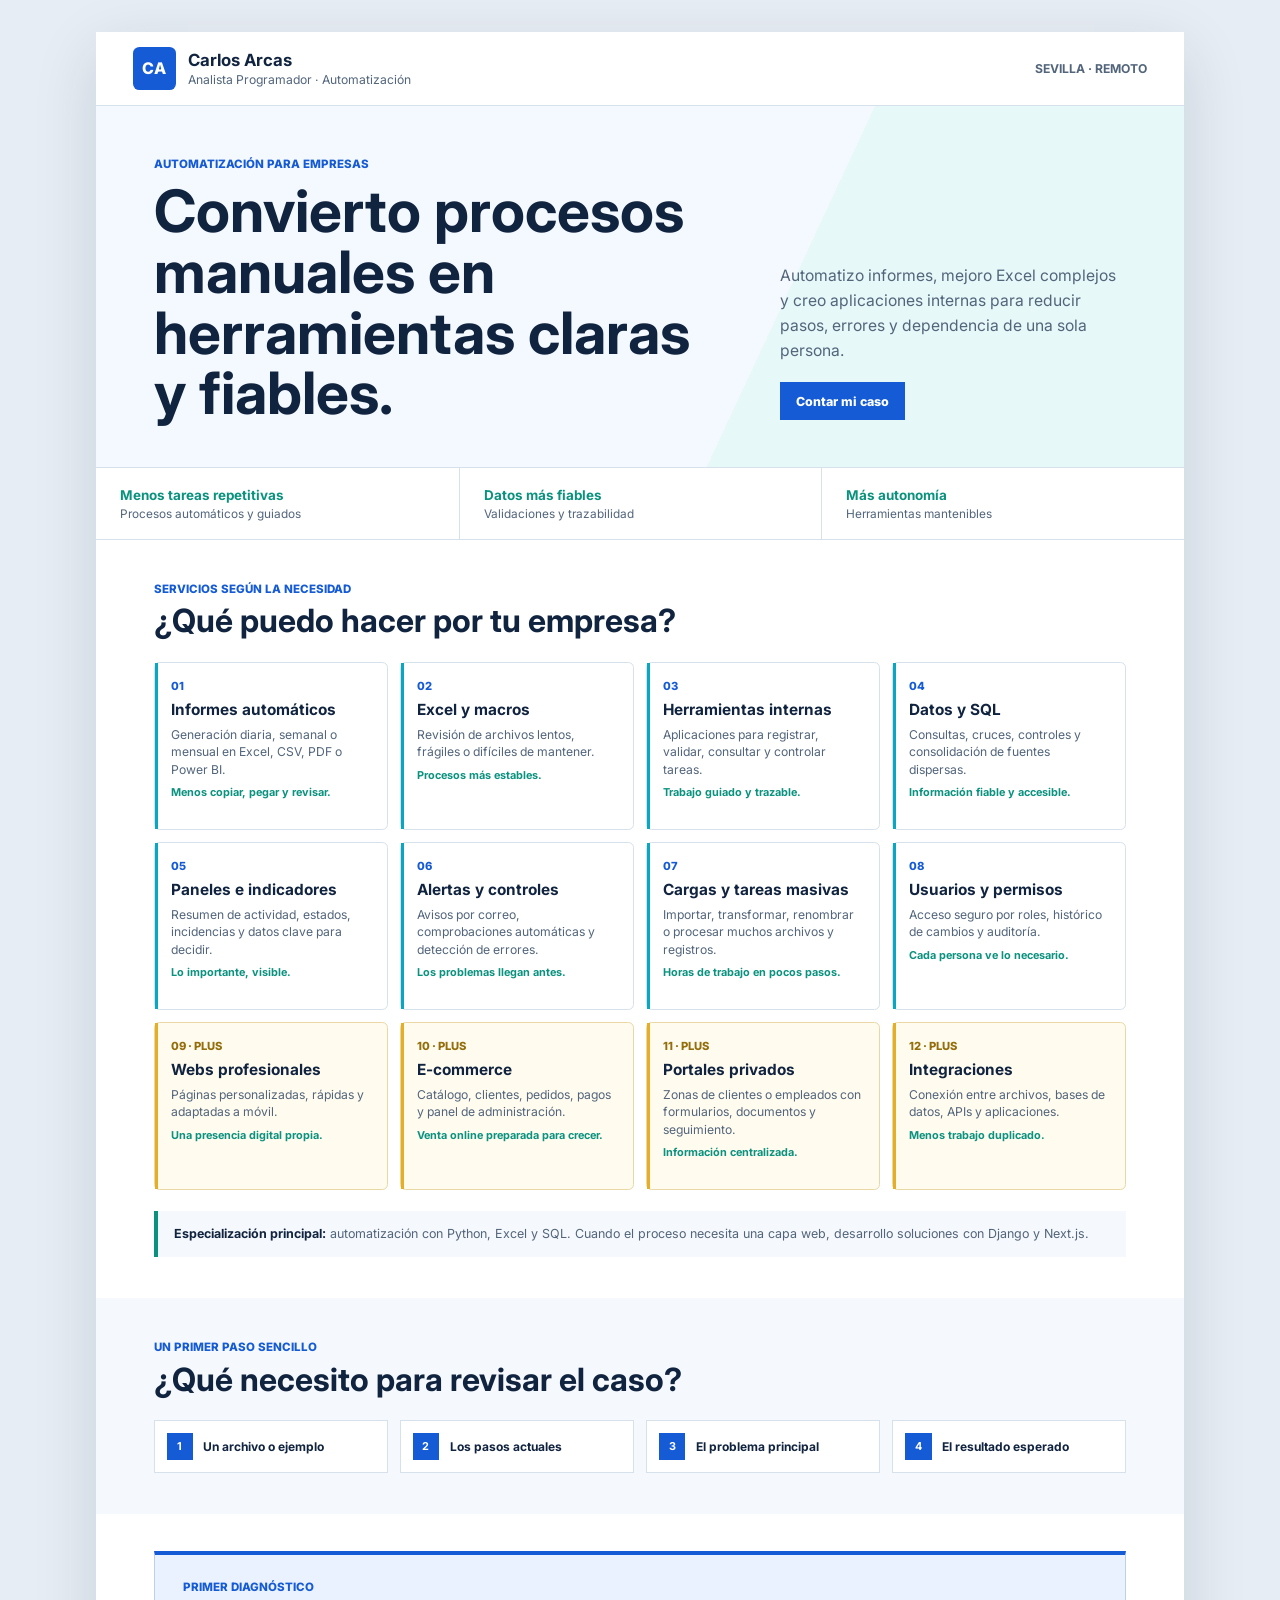
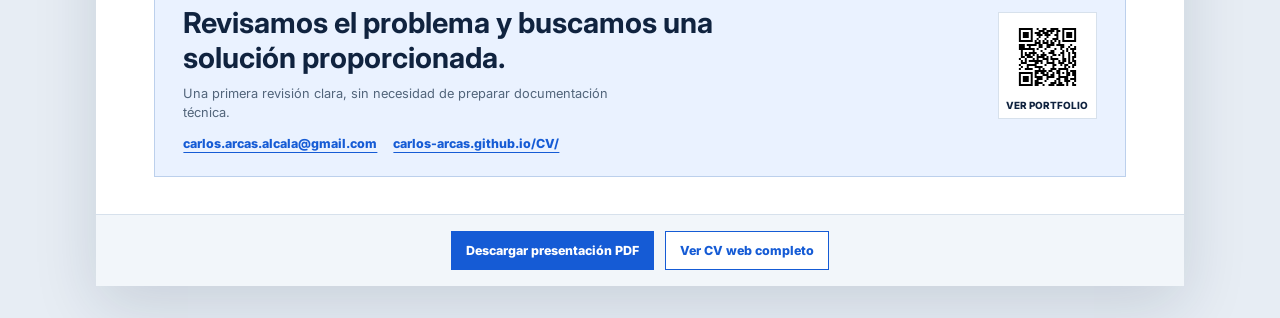
==== presentacion.html @ 51d4cb83 "feat: ampliar servicios y añadir presentación comercial" ====
<!DOCTYPE html>
<html lang="es">
  <head>
    <meta charset="UTF-8" />
    <meta name="viewport" content="width=device-width, initial-scale=1.0" />
    <title>Carlos Arcas | Presentación para empresas</title>
    <meta
      name="description"
      content="Presentación profesional de Carlos Arcas: automatización de informes, Excel y procesos internos para empresas."
    />
    <meta name="robots" content="index,follow" />
    <link rel="canonical" href="https://carlos-arcas.github.io/CV/presentacion.html" />
    <link rel="preconnect" href="https://fonts.googleapis.com" />
    <link rel="preconnect" href="https://fonts.gstatic.com" crossorigin />
    <link rel="stylesheet" href="https://fonts.googleapis.com/css2?family=Inter:wght@400;500;600;700;800&display=swap" />
    <link rel="icon" href="assets/img/favicon.svg" type="image/svg+xml" />
    <link rel="stylesheet" href="assets/css/presentacion.css" />
  </head>
  <body>
    <main class="presentation-sheet">
      <header class="presentation-header">
        <a class="presentation-brand" href="index.html" aria-label="Abrir el portfolio de Carlos Arcas">
          <span class="presentation-brand__mark">CA</span>
          <span><strong>Carlos Arcas</strong><small>Analista Programador · Automatización</small></span>
        </a>
        <span class="presentation-header__location">Sevilla · Remoto</span>
      </header>

      <section class="presentation-hero" aria-labelledby="presentation-title">
        <div>
          <p class="presentation-eyebrow">Automatización para empresas</p>
          <h1 id="presentation-title">Convierto procesos manuales en herramientas claras y fiables.</h1>
        </div>
        <div class="presentation-hero__summary">
          <p>Automatizo informes, mejoro Excel complejos y creo aplicaciones internas para reducir pasos, errores y dependencia de una sola persona.</p>
          <a href="mailto:carlos.arcas.alcala@gmail.com?subject=Diagnostico%20inicial%20de%20automatizacion">Contar mi caso</a>
        </div>
      </section>

      <section class="presentation-results" aria-label="Resultados principales">
        <article><strong>Menos tareas repetitivas</strong><span>Procesos automáticos y guiados</span></article>
        <article><strong>Datos más fiables</strong><span>Validaciones y trazabilidad</span></article>
        <article><strong>Más autonomía</strong><span>Herramientas mantenibles</span></article>
      </section>

      <section class="presentation-services" aria-labelledby="services-title">
        <div class="presentation-section-heading">
          <p>Servicios según la necesidad</p>
          <h2 id="services-title">¿Qué puedo hacer por tu empresa?</h2>
        </div>
        <div class="presentation-service-grid">
          <article><span>01</span><h3>Informes automáticos</h3><p>Generación diaria, semanal o mensual en Excel, CSV, PDF o Power BI.</p><small>Menos copiar, pegar y revisar.</small></article>
          <article><span>02</span><h3>Excel y macros</h3><p>Revisión de archivos lentos, frágiles o difíciles de mantener.</p><small>Procesos más estables.</small></article>
          <article><span>03</span><h3>Herramientas internas</h3><p>Aplicaciones para registrar, validar, consultar y controlar tareas.</p><small>Trabajo guiado y trazable.</small></article>
          <article><span>04</span><h3>Datos y SQL</h3><p>Consultas, cruces, controles y consolidación de fuentes dispersas.</p><small>Información fiable y accesible.</small></article>
          <article><span>05</span><h3>Paneles e indicadores</h3><p>Resumen de actividad, estados, incidencias y datos clave para decidir.</p><small>Lo importante, visible.</small></article>
          <article><span>06</span><h3>Alertas y controles</h3><p>Avisos por correo, comprobaciones automáticas y detección de errores.</p><small>Los problemas llegan antes.</small></article>
          <article><span>07</span><h3>Cargas y tareas masivas</h3><p>Importar, transformar, renombrar o procesar muchos archivos y registros.</p><small>Horas de trabajo en pocos pasos.</small></article>
          <article><span>08</span><h3>Usuarios y permisos</h3><p>Acceso seguro por roles, histórico de cambios y auditoría.</p><small>Cada persona ve lo necesario.</small></article>
          <article class="service-card--plus"><span>09 · PLUS</span><h3>Webs profesionales</h3><p>Páginas personalizadas, rápidas y adaptadas a móvil.</p><small>Una presencia digital propia.</small></article>
          <article class="service-card--plus"><span>10 · PLUS</span><h3>E-commerce</h3><p>Catálogo, clientes, pedidos, pagos y panel de administración.</p><small>Venta online preparada para crecer.</small></article>
          <article class="service-card--plus"><span>11 · PLUS</span><h3>Portales privados</h3><p>Zonas de clientes o empleados con formularios, documentos y seguimiento.</p><small>Información centralizada.</small></article>
          <article class="service-card--plus"><span>12 · PLUS</span><h3>Integraciones</h3><p>Conexión entre archivos, bases de datos, APIs y aplicaciones.</p><small>Menos trabajo duplicado.</small></article>
        </div>
        <p class="presentation-complementary">
          <strong>Especialización principal:</strong> automatización con Python, Excel y SQL. Cuando el proceso necesita una capa web, desarrollo soluciones con Django y Next.js.
        </p>
      </section>

      <section class="presentation-start" aria-labelledby="start-title">
        <div class="presentation-section-heading">
          <p>Un primer paso sencillo</p>
          <h2 id="start-title">¿Qué necesito para revisar el caso?</h2>
        </div>
        <ol>
          <li><span>1</span>Un archivo o ejemplo</li>
          <li><span>2</span>Los pasos actuales</li>
          <li><span>3</span>El problema principal</li>
          <li><span>4</span>El resultado esperado</li>
        </ol>
      </section>

      <section class="presentation-contact" aria-labelledby="contact-title">
        <div>
          <p class="presentation-eyebrow">Primer diagnóstico</p>
          <h2 id="contact-title">Revisamos el problema y buscamos una solución proporcionada.</h2>
          <p>Una primera revisión clara, sin necesidad de preparar documentación técnica.</p>
          <div class="presentation-contact__links">
            <a href="mailto:carlos.arcas.alcala@gmail.com?subject=Diagnostico%20inicial%20de%20automatizacion">carlos.arcas.alcala@gmail.com</a>
            <a href="https://carlos-arcas.github.io/CV/">carlos-arcas.github.io/CV/</a>
          </div>
        </div>
        <a class="presentation-qr" href="https://carlos-arcas.github.io/CV/" aria-label="Abrir portfolio de Carlos Arcas">
          <img src="assets/img/presentacion-qr.svg" alt="Código QR hacia el portfolio de Carlos Arcas" />
          <span>Ver portfolio</span>
        </a>
      </section>

      <nav class="presentation-actions" aria-label="Acciones para compartir">
        <a href="output/pdf/presentacion-carlos-arcas.pdf">Descargar presentación PDF</a>
        <a href="index.html">Ver CV web completo</a>
      </nav>
    </main>
  </body>
</html>
---- assets/css/presentacion.css ----
:root {
  --ink: #10233f;
  --blue: #155bd5;
  --blue-soft: #eaf2ff;
  --cyan: #08a7c2;
  --teal: #0b927f;
  --yellow: #e5ae26;
  --paper: #ffffff;
  --surface: #f5f8fc;
  --line: #d7e1ec;
  --muted: #52657b;
}

* { box-sizing: border-box; }
html { background: #e7edf4; }
body { margin: 0; color: var(--ink); background: #e7edf4; font-family: Inter, Arial, sans-serif; letter-spacing: 0; }
a { color: inherit; }

.presentation-sheet { width: min(100% - 2rem, 68rem); margin: 2rem auto; overflow: hidden; background: var(--paper); box-shadow: 0 20px 60px rgb(16 35 63 / 0.14); }
.presentation-header { display: flex; align-items: center; justify-content: space-between; gap: 1rem; min-height: 4.6rem; padding: 0.9rem 2.3rem; border-bottom: 1px solid var(--line); }
.presentation-brand { display: inline-flex; align-items: center; gap: 0.75rem; text-decoration: none; }
.presentation-brand__mark { display: grid; place-items: center; width: 2.7rem; height: 2.7rem; border-radius: 0.4rem; background: var(--blue); color: #fff; font-weight: 800; }
.presentation-brand > span:last-child { display: grid; gap: 0.15rem; }
.presentation-brand strong { font-size: 1.05rem; }
.presentation-brand small, .presentation-header__location { color: var(--muted); font-size: 0.76rem; }
.presentation-header__location { font-weight: 700; text-transform: uppercase; }

.presentation-hero { display: grid; grid-template-columns: 1.25fr 0.75fr; align-items: end; gap: 3rem; padding: 3.2rem 3.6rem 2.7rem; background: linear-gradient(115deg, #f4f8ff 0 62%, #e7f8f8 62% 100%); border-bottom: 1px solid var(--line); }
.presentation-eyebrow { margin: 0 0 0.65rem; color: var(--blue); font-size: 0.72rem; font-weight: 800; text-transform: uppercase; }
.presentation-hero h1 { max-width: 19ch; margin: 0; color: var(--ink); font-size: clamp(2.15rem, 4.8vw, 3.65rem); line-height: 1.04; }
.presentation-hero__summary { display: grid; gap: 1.2rem; padding-bottom: 0.25rem; }
.presentation-hero__summary p { margin: 0; color: var(--muted); font-size: 0.98rem; line-height: 1.6; }
.presentation-hero__summary a { width: fit-content; background: var(--blue); color: #fff; padding: 0.72rem 1rem; font-size: 0.78rem; font-weight: 800; text-decoration: none; }

.presentation-results { display: grid; grid-template-columns: repeat(3, 1fr); border-bottom: 1px solid var(--line); }
.presentation-results article { display: grid; gap: 0.25rem; padding: 1.15rem 1.5rem; }
.presentation-results article + article { border-left: 1px solid var(--line); }
.presentation-results strong { color: var(--teal); font-size: 0.84rem; }
.presentation-results span { color: var(--muted); font-size: 0.74rem; }

.presentation-services, .presentation-start { display: grid; gap: 1.35rem; padding: 2.6rem 3.6rem; }
.presentation-section-heading { display: grid; gap: 0.35rem; }
.presentation-section-heading p { margin: 0; color: var(--blue); font-size: 0.72rem; font-weight: 800; text-transform: uppercase; }
.presentation-section-heading h2 { margin: 0; font-size: clamp(1.45rem, 3vw, 2rem); }
.presentation-service-grid { display: grid; grid-template-columns: repeat(4, minmax(0, 1fr)); gap: 0.75rem; }
.presentation-service-grid article { position: relative; display: grid; align-content: start; gap: 0.45rem; min-width: 0; min-height: 10.5rem; border: 1px solid var(--line); border-radius: 0.35rem; background: #fff; padding: 1rem; }
.presentation-service-grid article::before { content: ""; position: absolute; inset: 0 auto 0 0; width: 0.2rem; background: var(--cyan); }
.presentation-service-grid .service-card--plus { background: #fffbef; border-color: #ead8a4; }
.presentation-service-grid .service-card--plus::before { background: var(--yellow); }
.presentation-service-grid .service-card--plus > span { color: #936e0b; }
.presentation-service-grid article > span { color: var(--blue); font-size: 0.7rem; font-weight: 800; }
.presentation-service-grid h3 { margin: 0; font-size: 0.96rem; }
.presentation-service-grid p { margin: 0; color: var(--muted); font-size: 0.76rem; line-height: 1.42; }
.presentation-service-grid small { align-self: end; margin-top: auto; color: var(--teal); font-size: 0.68rem; font-weight: 700; line-height: 1.35; }
.presentation-complementary { margin: 0; border-left: 0.25rem solid var(--teal); background: var(--surface); color: var(--muted); padding: 0.85rem 1rem; font-size: 0.78rem; line-height: 1.45; }
.presentation-complementary strong { color: var(--ink); }

.presentation-start { background: var(--surface); }
.presentation-start ol { display: grid; grid-template-columns: repeat(4, minmax(0, 1fr)); gap: 0.75rem; margin: 0; padding: 0; list-style: none; }
.presentation-start li { display: grid; grid-template-columns: auto 1fr; align-items: center; gap: 0.65rem; min-width: 0; border: 1px solid var(--line); background: #fff; padding: 0.75rem; color: var(--ink); font-size: 0.75rem; font-weight: 700; }
.presentation-start li span { display: grid; place-items: center; width: 1.65rem; height: 1.65rem; background: var(--blue); color: #fff; font-size: 0.68rem; }

.presentation-contact { display: grid; grid-template-columns: minmax(0, 1fr) auto; align-items: center; gap: 2rem; margin: 2.3rem 3.6rem; border: 1px solid #bcd0ec; border-top: 0.28rem solid var(--blue); background: var(--blue-soft); padding: 1.6rem 1.8rem; }
.presentation-contact h2 { max-width: 31ch; margin: 0.35rem 0 0.55rem; color: var(--ink); font-size: clamp(1.25rem, 2.5vw, 1.8rem); }
.presentation-contact p:not(.presentation-eyebrow) { max-width: 58ch; margin: 0; color: var(--muted); font-size: 0.8rem; line-height: 1.5; }
.presentation-contact__links { display: flex; flex-wrap: wrap; gap: 0.5rem 1rem; margin-top: 0.85rem; }
.presentation-contact__links a { color: var(--blue); font-size: 0.78rem; font-weight: 800; text-underline-offset: 0.25rem; overflow-wrap: anywhere; }
.presentation-qr { display: grid; justify-items: center; gap: 0.3rem; border: 1px solid var(--line); background: #fff; color: var(--ink); padding: 0.45rem; text-decoration: none; }
.presentation-qr img { width: 4.6rem; height: 4.6rem; }
.presentation-qr span { font-size: 0.62rem; font-weight: 800; text-transform: uppercase; }

.presentation-actions { display: flex; justify-content: center; gap: 0.65rem; border-top: 1px solid var(--line); background: #f2f6fa; padding: 1rem; }
.presentation-actions a { border: 1px solid var(--blue); background: #fff; color: var(--blue); padding: 0.7rem 0.9rem; font-size: 0.78rem; font-weight: 800; text-decoration: none; }
.presentation-actions a:first-child { background: var(--blue); color: #fff; }

@media (max-width: 52rem) {
  .presentation-hero { grid-template-columns: 1fr; gap: 1.2rem; }
  .presentation-service-grid { grid-template-columns: repeat(2, minmax(0, 1fr)); }
}

@media (max-width: 40rem) {
  .presentation-sheet { width: 100%; margin: 0; }
  .presentation-header { align-items: flex-start; padding: 1rem; }
  .presentation-header__location { display: none; }
  .presentation-hero, .presentation-services, .presentation-start { padding: 1.35rem; }
  .presentation-results { grid-template-columns: 1fr; }
  .presentation-results article + article { border-top: 1px solid var(--line); border-left: 0; }
  .presentation-service-grid { grid-template-columns: 1fr; }
  .presentation-service-grid article { min-height: 0; }
  .presentation-start ol { grid-template-columns: 1fr; }
  .presentation-contact { grid-template-columns: 1fr; margin: 1.35rem; }
  .presentation-qr { width: fit-content; }
  .presentation-actions { flex-direction: column; }
  .presentation-actions a { text-align: center; }
}

@media print {
  @page { size: A4; margin: 0; }
  html, body { background: #fff; }
  .presentation-sheet { width: 210mm; min-height: 297mm; margin: 0; box-shadow: none; }
  .presentation-actions { display: none; }
}
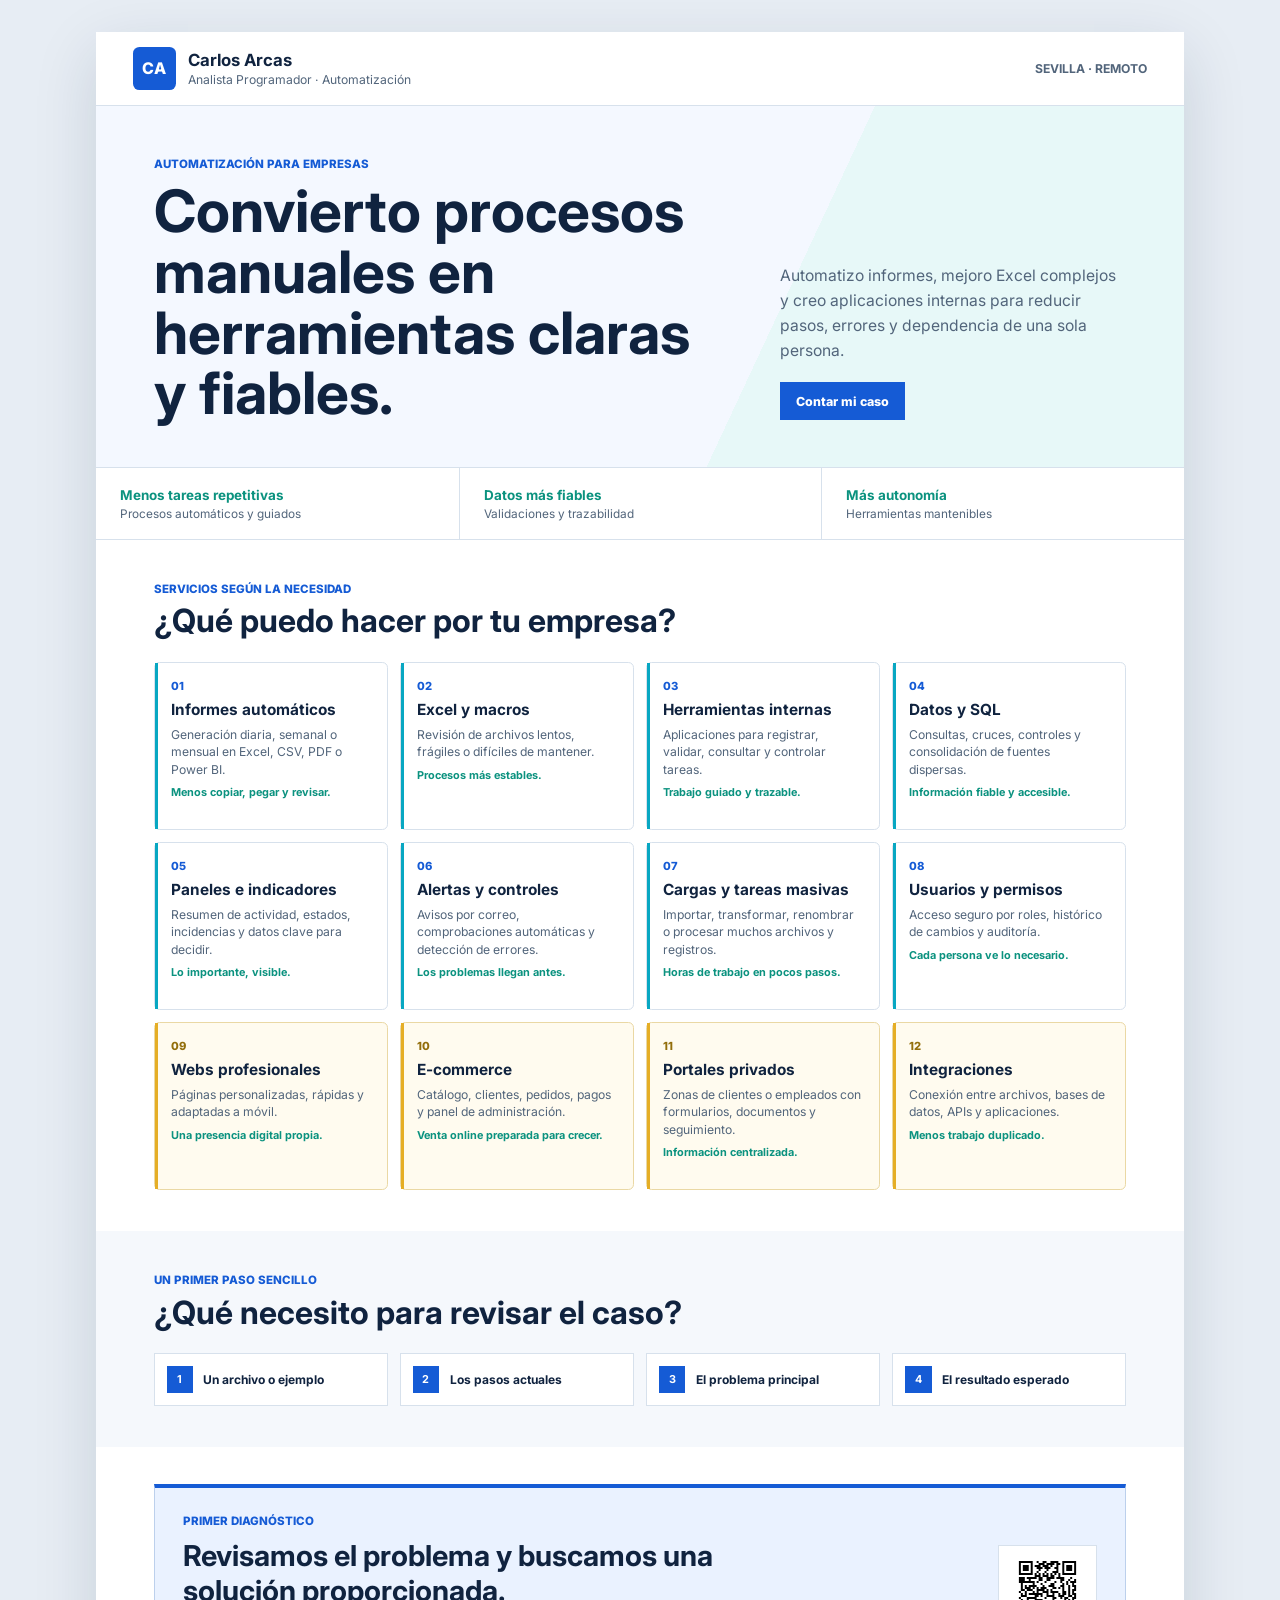
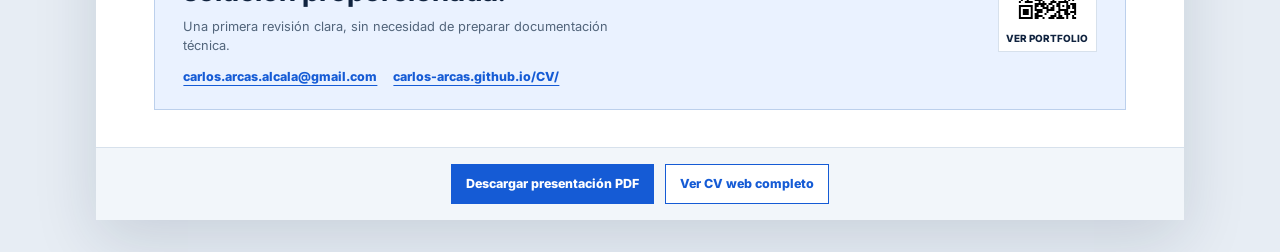
==== commit d506b4e2: "refactor: simplificar mensajes de la presentacion" ====
--- a/presentacion.html
+++ b/presentacion.html
@@ -57,14 +57,11 @@
           <article><span>06</span><h3>Alertas y controles</h3><p>Avisos por correo, comprobaciones automáticas y detección de errores.</p><small>Los problemas llegan antes.</small></article>
           <article><span>07</span><h3>Cargas y tareas masivas</h3><p>Importar, transformar, renombrar o procesar muchos archivos y registros.</p><small>Horas de trabajo en pocos pasos.</small></article>
           <article><span>08</span><h3>Usuarios y permisos</h3><p>Acceso seguro por roles, histórico de cambios y auditoría.</p><small>Cada persona ve lo necesario.</small></article>
-          <article class="service-card--plus"><span>09 · PLUS</span><h3>Webs profesionales</h3><p>Páginas personalizadas, rápidas y adaptadas a móvil.</p><small>Una presencia digital propia.</small></article>
-          <article class="service-card--plus"><span>10 · PLUS</span><h3>E-commerce</h3><p>Catálogo, clientes, pedidos, pagos y panel de administración.</p><small>Venta online preparada para crecer.</small></article>
-          <article class="service-card--plus"><span>11 · PLUS</span><h3>Portales privados</h3><p>Zonas de clientes o empleados con formularios, documentos y seguimiento.</p><small>Información centralizada.</small></article>
-          <article class="service-card--plus"><span>12 · PLUS</span><h3>Integraciones</h3><p>Conexión entre archivos, bases de datos, APIs y aplicaciones.</p><small>Menos trabajo duplicado.</small></article>
+          <article class="service-card--differential"><span>09</span><h3>Webs profesionales</h3><p>Páginas personalizadas, rápidas y adaptadas a móvil.</p><small>Una presencia digital propia.</small></article>
+          <article class="service-card--differential"><span>10</span><h3>E-commerce</h3><p>Catálogo, clientes, pedidos, pagos y panel de administración.</p><small>Venta online preparada para crecer.</small></article>
+          <article class="service-card--differential"><span>11</span><h3>Portales privados</h3><p>Zonas de clientes o empleados con formularios, documentos y seguimiento.</p><small>Información centralizada.</small></article>
+          <article class="service-card--differential"><span>12</span><h3>Integraciones</h3><p>Conexión entre archivos, bases de datos, APIs y aplicaciones.</p><small>Menos trabajo duplicado.</small></article>
         </div>
-        <p class="presentation-complementary">
-          <strong>Especialización principal:</strong> automatización con Python, Excel y SQL. Cuando el proceso necesita una capa web, desarrollo soluciones con Django y Next.js.
-        </p>
       </section>
 
       <section class="presentation-start" aria-labelledby="start-title">
--- a/assets/css/presentacion.css
+++ b/assets/css/presentacion.css
@@ -45,16 +45,13 @@
 .presentation-service-grid { display: grid; grid-template-columns: repeat(4, minmax(0, 1fr)); gap: 0.75rem; }
 .presentation-service-grid article { position: relative; display: grid; align-content: start; gap: 0.45rem; min-width: 0; min-height: 10.5rem; border: 1px solid var(--line); border-radius: 0.35rem; background: #fff; padding: 1rem; }
 .presentation-service-grid article::before { content: ""; position: absolute; inset: 0 auto 0 0; width: 0.2rem; background: var(--cyan); }
-.presentation-service-grid .service-card--plus { background: #fffbef; border-color: #ead8a4; }
-.presentation-service-grid .service-card--plus::before { background: var(--yellow); }
-.presentation-service-grid .service-card--plus > span { color: #936e0b; }
+.presentation-service-grid .service-card--differential { background: #fffbef; border-color: #ead8a4; }
+.presentation-service-grid .service-card--differential::before { background: var(--yellow); }
+.presentation-service-grid .service-card--differential > span { color: #936e0b; }
 .presentation-service-grid article > span { color: var(--blue); font-size: 0.7rem; font-weight: 800; }
 .presentation-service-grid h3 { margin: 0; font-size: 0.96rem; }
 .presentation-service-grid p { margin: 0; color: var(--muted); font-size: 0.76rem; line-height: 1.42; }
 .presentation-service-grid small { align-self: end; margin-top: auto; color: var(--teal); font-size: 0.68rem; font-weight: 700; line-height: 1.35; }
-.presentation-complementary { margin: 0; border-left: 0.25rem solid var(--teal); background: var(--surface); color: var(--muted); padding: 0.85rem 1rem; font-size: 0.78rem; line-height: 1.45; }
-.presentation-complementary strong { color: var(--ink); }
-
 .presentation-start { background: var(--surface); }
 .presentation-start ol { display: grid; grid-template-columns: repeat(4, minmax(0, 1fr)); gap: 0.75rem; margin: 0; padding: 0; list-style: none; }
 .presentation-start li { display: grid; grid-template-columns: auto 1fr; align-items: center; gap: 0.65rem; min-width: 0; border: 1px solid var(--line); background: #fff; padding: 0.75rem; color: var(--ink); font-size: 0.75rem; font-weight: 700; }
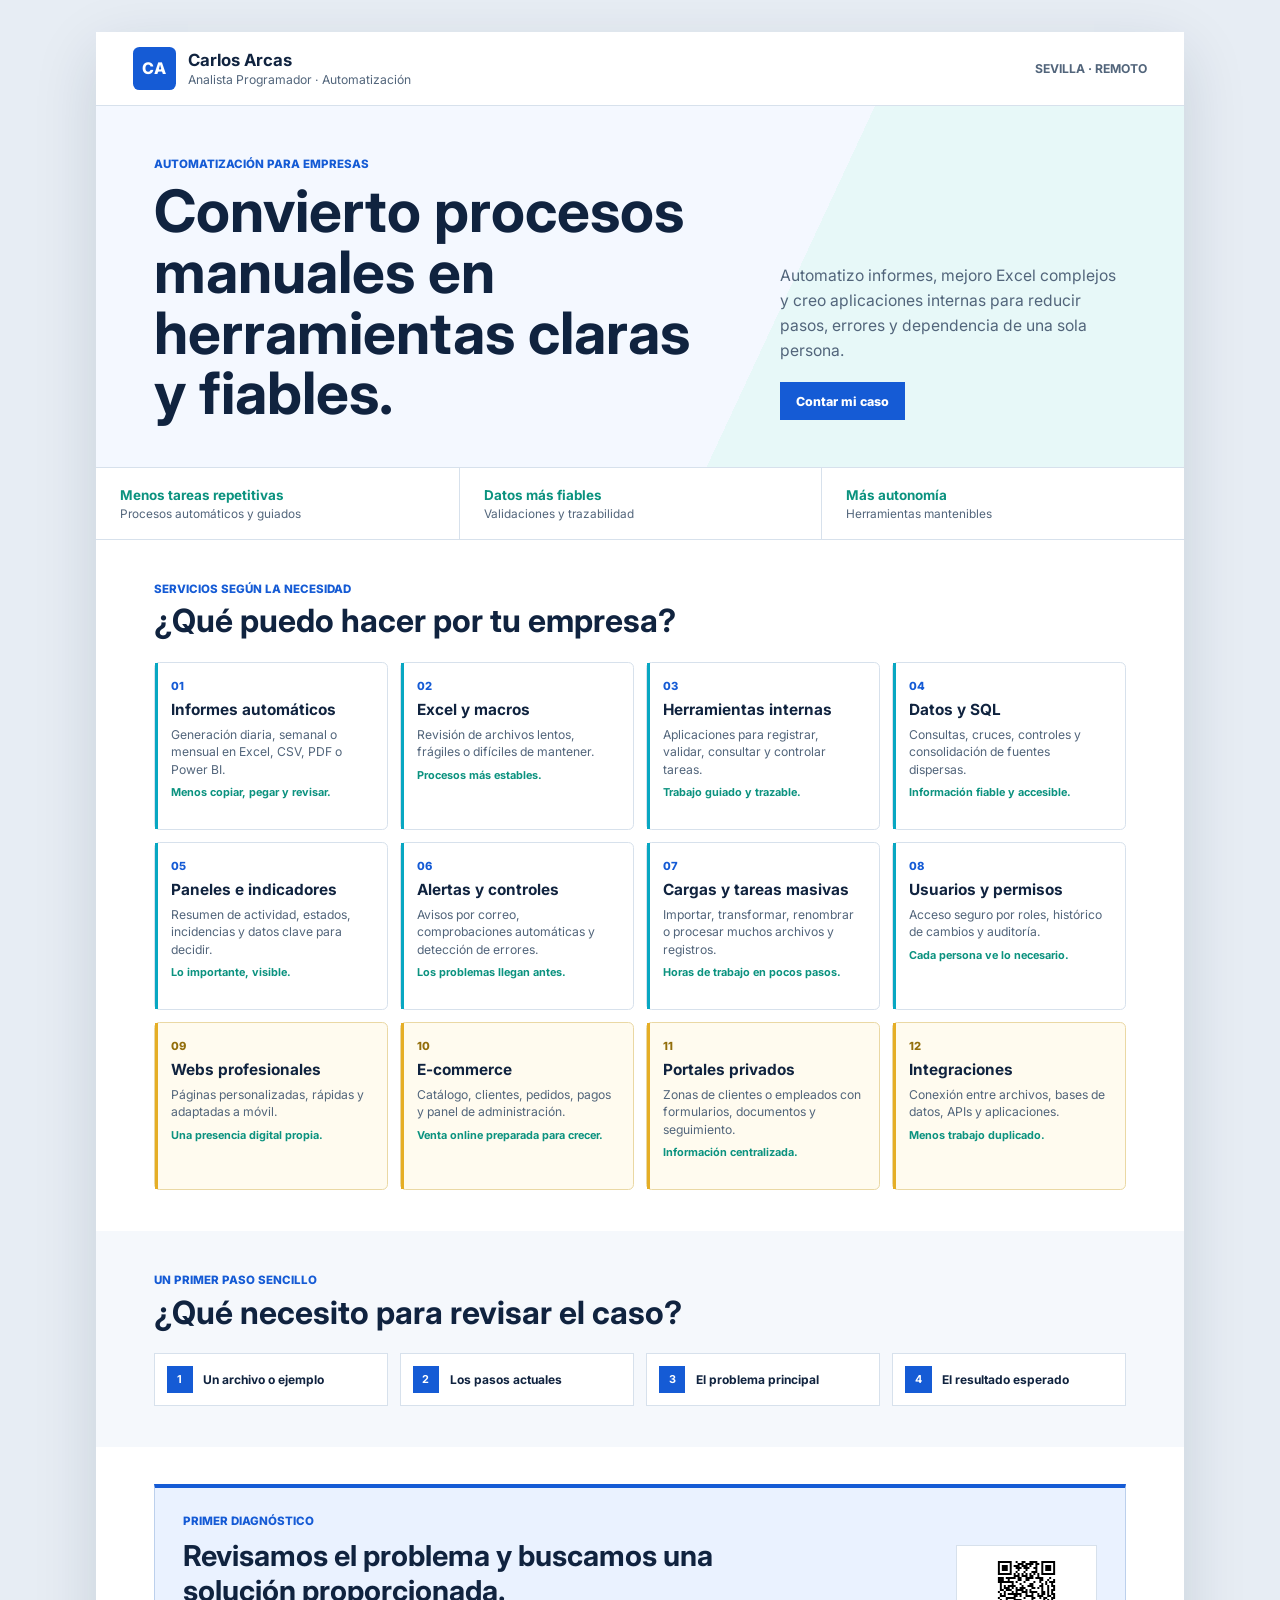
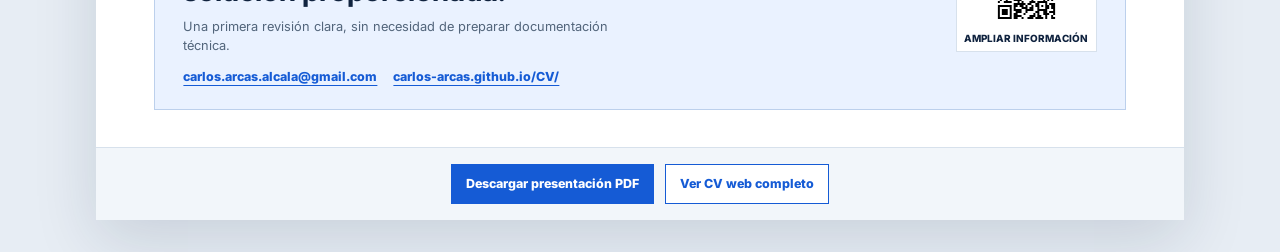
==== commit 4d4d84ee: "fix: adaptar llamadas de la presentacion impresa" ====
--- a/presentacion.html
+++ b/presentacion.html
@@ -19,7 +19,7 @@
   <body>
     <main class="presentation-sheet">
       <header class="presentation-header">
-        <a class="presentation-brand" href="index.html" aria-label="Abrir el portfolio de Carlos Arcas">
+        <a class="presentation-brand" href="index.html" aria-label="Abrir el CV completo de Carlos Arcas">
           <span class="presentation-brand__mark">CA</span>
           <span><strong>Carlos Arcas</strong><small>Analista Programador · Automatización</small></span>
         </a>
@@ -87,9 +87,9 @@
             <a href="https://carlos-arcas.github.io/CV/">carlos-arcas.github.io/CV/</a>
           </div>
         </div>
-        <a class="presentation-qr" href="https://carlos-arcas.github.io/CV/" aria-label="Abrir portfolio de Carlos Arcas">
-          <img src="assets/img/presentacion-qr.svg" alt="Código QR hacia el portfolio de Carlos Arcas" />
-          <span>Ver portfolio</span>
+        <a class="presentation-qr" href="https://carlos-arcas.github.io/CV/" aria-label="Abrir el CV completo de Carlos Arcas">
+          <img src="assets/img/presentacion-qr.svg" alt="Código QR hacia el CV completo de Carlos Arcas" />
+          <span>Ampliar información</span>
         </a>
       </section>
 
